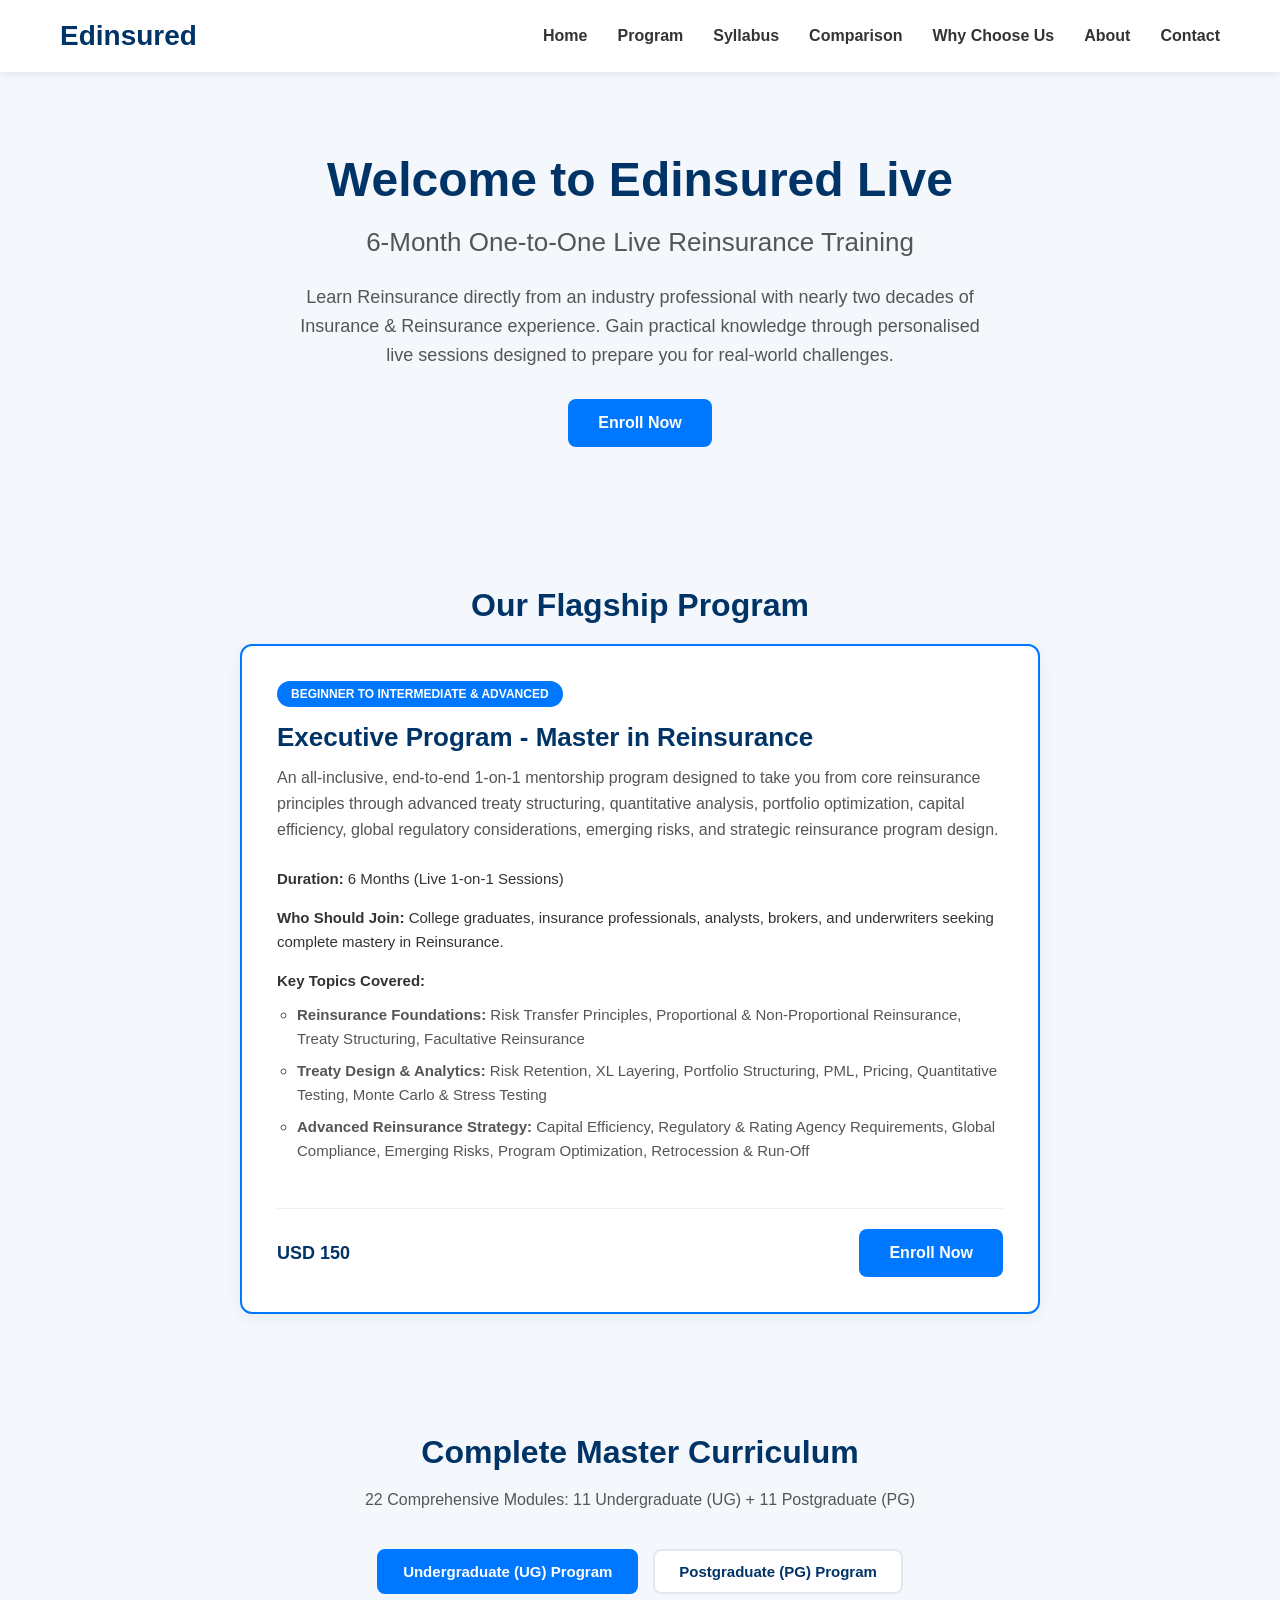
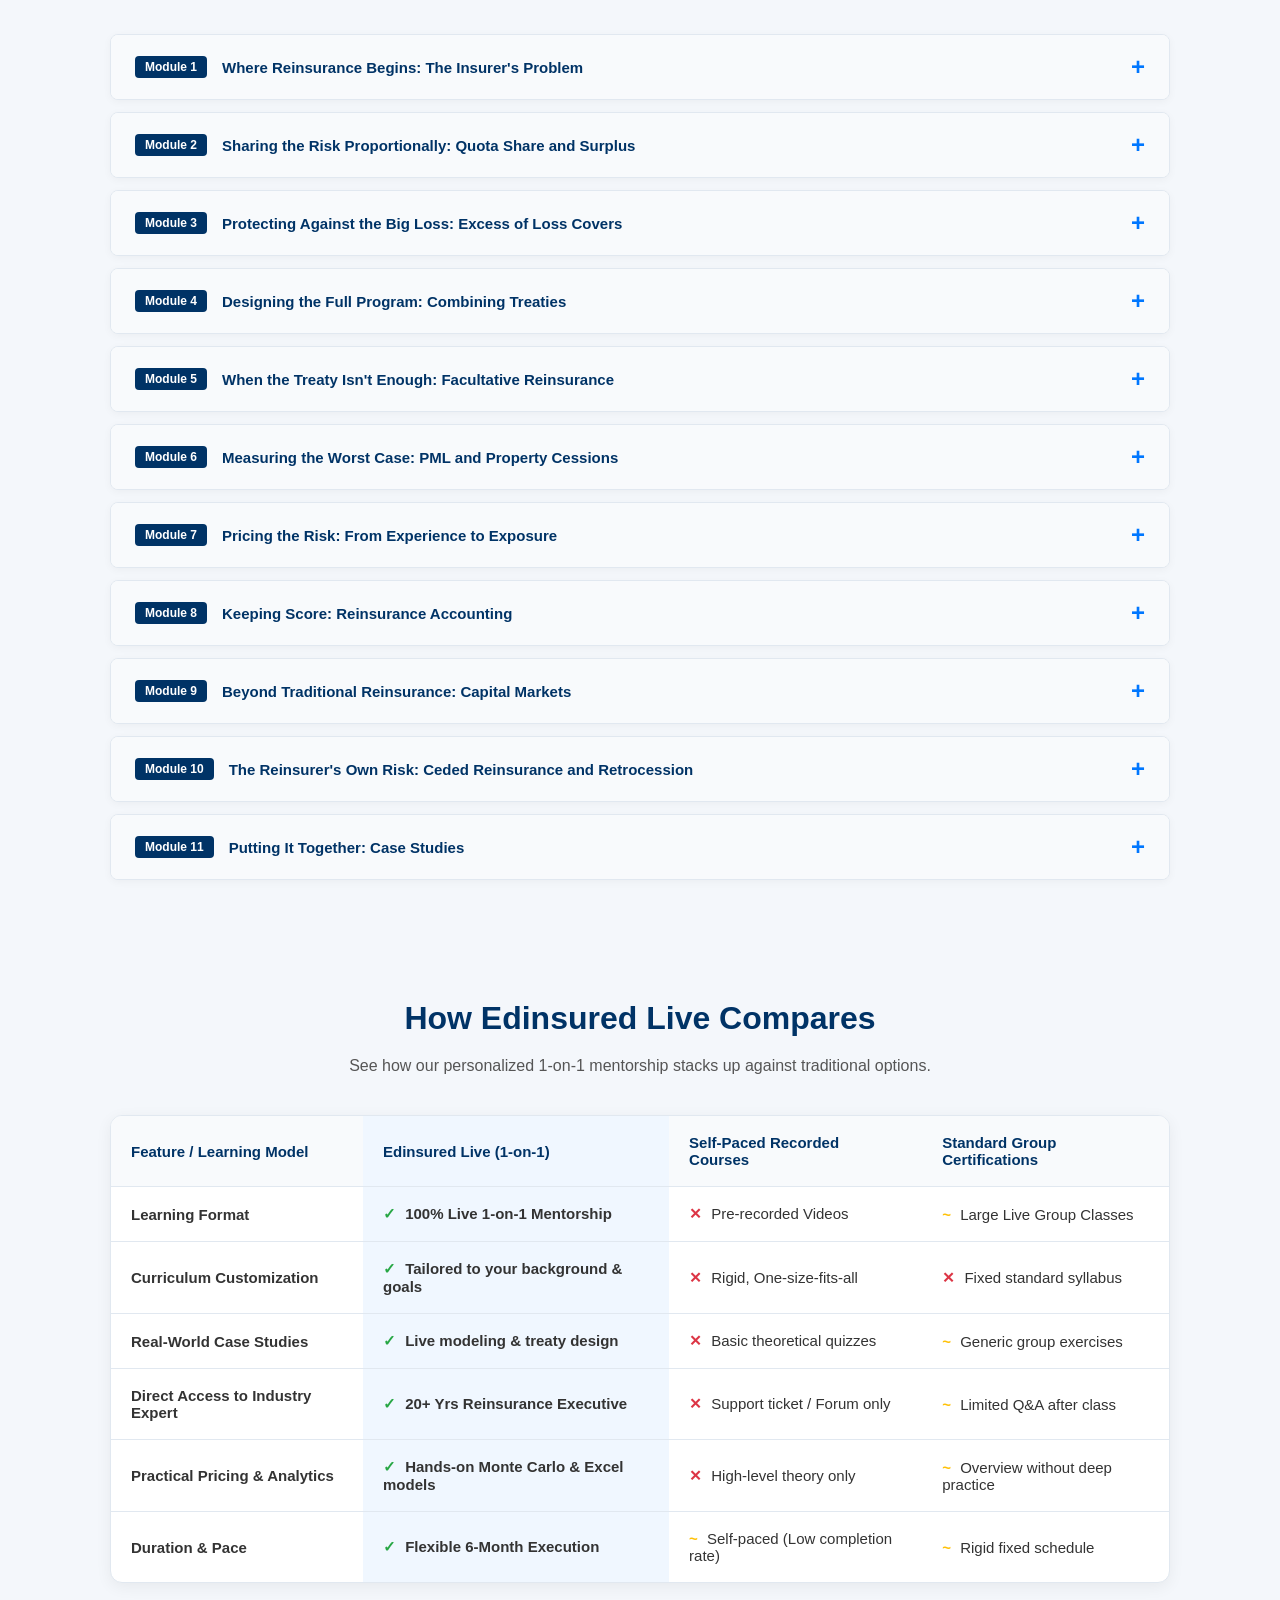
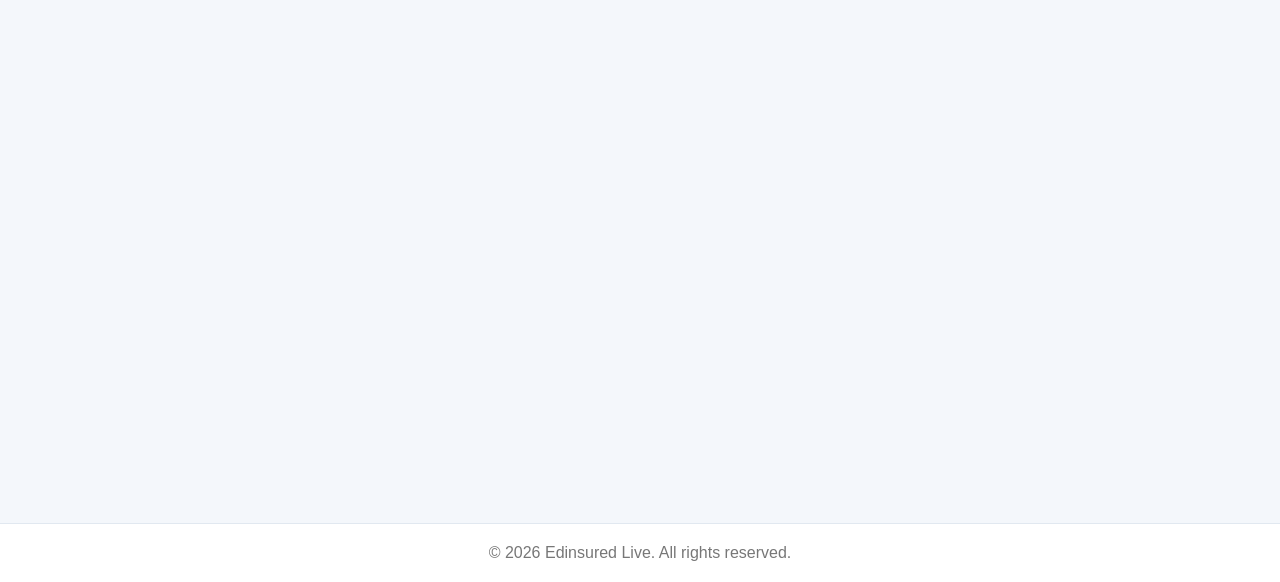
==== index.html @ 1000cf65 "Add accordion interface for 22 modules with UG/PG tabs" ====
<!DOCTYPE html>
<html lang="en">
<head>
    <meta charset="UTF-8">
    <meta name="viewport" content="width=device-width, initial-scale=1.0">
    <title>Edinsured Live Reinsurance Training</title>
    <link rel="stylesheet" href="style.css">
</head>
<body>

    <header>
        <div class="logo">Edinsured</div>
        <nav>
            <a href="#hero">Home</a>
            <a href="#courses">Program</a>
            <a href="#syllabus">Syllabus</a>
            <a href="#syllabus-comparison">Comparison</a>
            <a href="#why-us">Why Choose Us</a>
            <a href="#about">About</a>
            <a href="#contact">Contact</a>
        </nav>
    </header>

    <main>
        <!-- Hero Section -->
        <section id="hero">
            <h1>Welcome to Edinsured Live</h1>
            <h2>6-Month One-to-One Live Reinsurance Training</h2>
            <p>Learn Reinsurance directly from an industry professional with nearly two decades of Insurance & Reinsurance experience. Gain practical knowledge through personalised live sessions designed to prepare you for real-world challenges.</p>
            <a href="#courses" class="btn">Enroll Now</a>
        </section>

        <!-- Executive Program Section -->
        <section id="courses" class="container">
            <h2 class="section-title">Our Flagship Program</h2>
            
            <div class="single-course-container">
                <div class="course-card featured">
                    <span class="badge badge-popular">Beginner to Intermediate & Advanced</span>
                    <h3>Executive Program - Master in Reinsurance</h3>
                    <p class="overview">An all-inclusive, end-to-end 1-on-1 mentorship program designed to take you from core reinsurance principles through advanced treaty structuring, quantitative analysis, portfolio optimization, capital efficiency, global regulatory considerations, emerging risks, and strategic reinsurance program design.</p>
                    
                    <ul class="course-details">
                        <li><strong>Duration:</strong> 6 Months (Live 1-on-1 Sessions)</li>
                        <li><strong>Who Should Join:</strong> College graduates, insurance professionals, analysts, brokers, and underwriters seeking complete mastery in Reinsurance.</li>
                        <li><strong>Key Topics Covered:</strong>
                            <ul>
                                <li><strong>Reinsurance Foundations:</strong> Risk Transfer Principles, Proportional & Non-Proportional Reinsurance, Treaty Structuring, Facultative Reinsurance</li>
                                <li><strong>Treaty Design & Analytics:</strong> Risk Retention, XL Layering, Portfolio Structuring, PML, Pricing, Quantitative Testing, Monte Carlo & Stress Testing</li>
                                <li><strong>Advanced Reinsurance Strategy:</strong> Capital Efficiency, Regulatory & Rating Agency Requirements, Global Compliance, Emerging Risks, Program Optimization, Retrocession & Run-Off</li>
                            </ul>
                        </li>
                    </ul>

                    <div class="card-footer">
                        <div class="price">USD 150</div>
                        <a href="#contact" class="btn">Enroll Now</a>
                    </div>
                </div>
            </div>
        </section>

        <!-- Detailed Full Curriculum Section -->
        <section id="syllabus" class="container">
            <h2 class="section-title">Complete Master Curriculum</h2>
            <p class="section-subtitle">22 Comprehensive Modules: 11 Undergraduate (UG) + 11 Postgraduate (PG)</p>

            <!-- Tabs for UG / PG -->
            <div class="curriculum-tabs">
                <button class="tab-btn active" data-tab="ug">Undergraduate (UG) Program</button>
                <button class="tab-btn" data-tab="pg">Postgraduate (PG) Program</button>
            </div>

            <!-- UG Program Accordion -->
            <div id="ug" class="tab-content active">
                <div class="accordion">
                    <!-- Module 1 UG -->
                    <div class="accordion-item">
                        <button class="accordion-header">
                            <span class="module-number">Module 1</span>
                            <span class="module-title">Where Reinsurance Begins: The Insurer's Problem</span>
                            <span class="accordion-toggle">+</span>
                        </button>
                        <div class="accordion-body">
                            <p><strong>Why does a primary insurer need to share risk before it ever signs a policy?</strong></p>
                            <ul>
                                <li>The Concept and Rationale of Reinsurance</li>
                                <li>How Reinsurance Differs from Insurance</li>
                                <li>Core Risk-Transfer Functions: Capacity, Stability, Catastrophe Protection</li>
                            </ul>
                        </div>
                    </div>

                    <!-- Module 2 UG -->
                    <div class="accordion-item">
                        <button class="accordion-header">
                            <span class="module-number">Module 2</span>
                            <span class="module-title">Sharing the Risk Proportionally: Quota Share and Surplus</span>
                            <span class="accordion-toggle">+</span>
                        </button>
                        <div class="accordion-body">
                            <p><strong>The first decision a cedant makes: how much of each risk to keep, and how much to pass on.</strong></p>
                            <ul>
                                <li>Quota Share Treaties</li>
                                <li>Surplus Treaties</li>
                                <li>Facultative-Obligatory Arrangements</li>
                            </ul>
                        </div>
                    </div>

                    <!-- Module 3 UG -->
                    <div class="accordion-item">
                        <button class="accordion-header">
                            <span class="module-number">Module 3</span>
                            <span class="module-title">Protecting Against the Big Loss: Excess of Loss Covers</span>
                            <span class="accordion-toggle">+</span>
                        </button>
                        <div class="accordion-body">
                            <p><strong>Once proportional sharing isn't enough, how does an insurer cap its exposure to a single event or a bad year?</strong></p>
                            <ul>
                                <li>Per Risk Excess of Loss</li>
                                <li>Per Event Excess of Loss</li>
                                <li>Stop Loss Excess of Loss</li>
                                <li>Aggregate Excess of Loss</li>
                                <li>Attachment Points and Layering</li>
                                <li>Pricing the Layer: Non-Proportional Premiums</li>
                                <li>Adjusting for Inflation: Stability and Indexation Clauses</li>
                            </ul>
                        </div>
                    </div>

                    <!-- Module 4 UG -->
                    <div class="accordion-item">
                        <button class="accordion-header">
                            <span class="module-number">Module 4</span>
                            <span class="module-title">Designing the Full Program: Combining Treaties</span>
                            <span class="accordion-toggle">+</span>
                        </button>
                        <div class="accordion-body">
                            <p><strong>In practice, no insurer relies on one structure. How are proportional and non-proportional covers layered together?</strong></p>
                            <ul>
                                <li>Quota Share Operating after Surplus</li>
                                <li>Per Risk XL after Surplus</li>
                                <li>Per Risk XL combined with Quota Share</li>
                                <li>Per Risk XL combined with Catastrophe XL</li>
                            </ul>
                        </div>
                    </div>

                    <!-- Module 5 UG -->
                    <div class="accordion-item">
                        <button class="accordion-header">
                            <span class="module-number">Module 5</span>
                            <span class="module-title">When the Treaty Isn't Enough: Facultative Reinsurance</span>
                            <span class="accordion-toggle">+</span>
                        </button>
                        <div class="accordion-body">
                            <p><strong>What happens when a single risk falls outside the treaty's automatic terms, and has to be negotiated one-by-one?</strong></p>
                            <ul>
                                <li>Proportional Facultative Placements</li>
                                <li>Non-Proportional Facultative Placements</li>
                                <li>The Mechanics of Placing a Facultative Risk</li>
                            </ul>
                        </div>
                    </div>

                    <!-- Module 6 UG -->
                    <div class="accordion-item">
                        <button class="accordion-header">
                            <span class="module-number">Module 6</span>
                            <span class="module-title">Measuring the Worst Case: PML and Property Cessions</span>
                            <span class="accordion-toggle">+</span>
                        </button>
                        <div class="accordion-body">
                            <p><strong>Before any of this works, someone has to estimate how bad the loss could actually get.</strong></p>
                            <ul>
                                <li>Probable Maximum Loss (PML) and Cession Decisions</li>
                                <li>Premium Allocation under Surplus Treaties</li>
                                <li>What Happens When the PML Estimate Is Wrong</li>
                            </ul>
                        </div>
                    </div>

                    <!-- Module 7 UG -->
                    <div class="accordion-item">
                        <button class="accordion-header">
                            <span class="module-number">Module 7</span>
                            <span class="module-title">Pricing the Risk: From Experience to Exposure</span>
                            <span class="accordion-toggle">+</span>
                        </button>
                        <div class="accordion-body">
                            <p><strong>How does a reinsurer decide what to charge for taking on this risk?</strong></p>
                            <ul>
                                <li>Burning Cost / Experience Rating</li>
                                <li>Exposure Rating</li>
                                <li>Pricing Catastrophe Excess of Loss</li>
                            </ul>
                        </div>
                    </div>

                    <!-- Module 8 UG -->
                    <div class="accordion-item">
                        <button class="accordion-header">
                            <span class="module-number">Module 8</span>
                            <span class="module-title">Keeping Score: Reinsurance Accounting</span>
                            <span class="accordion-toggle">+</span>
                        </button>
                        <div class="accordion-body">
                            <p><strong>Once the treaty is running, how is money tracked, reserved, and settled over time?</strong></p>
                            <ul>
                                <li>Underwriting Year Basis</li>
                                <li>Clean Cut (Accounting Year) Basis</li>
                                <li>Unearned Premium Reserves</li>
                                <li>Reinsurance Commission</li>
                            </ul>
                        </div>
                    </div>

                    <!-- Module 9 UG -->
                    <div class="accordion-item">
                        <button class="accordion-header">
                            <span class="module-number">Module 9</span>
                            <span class="module-title">Beyond Traditional Reinsurance: Capital Markets</span>
                            <span class="accordion-toggle">+</span>
                        </button>
                        <div class="accordion-body">
                            <p><strong>When traditional reinsurance capacity runs out, where else can risk go?</strong></p>
                            <ul>
                                <li>Reinsurance and Capital Markets</li>
                                <li>Alternative Risk Transfer (ART)</li>
                                <li>Capital Markets-Based Risk Transfer Solutions</li>
                            </ul>
                        </div>
                    </div>

                    <!-- Module 10 UG -->
                    <div class="accordion-item">
                        <button class="accordion-header">
                            <span class="module-number">Module 10</span>
                            <span class="module-title">The Reinsurer's Own Risk: Ceded Reinsurance and Retrocession</span>
                            <span class="accordion-toggle">+</span>
                        </button>
                        <div class="accordion-body">
                            <p><strong>The reinsurer who took on the risk now faces the same problem the original insurer had — what do they do with it?</strong></p>
                            <ul>
                                <li>Fundamentals of Ceded Reinsurance</li>
                                <li>Retrocessional and Reciprocity</li>
                                <li>Treaty Wordings in Practice</li>
                                <li>Market Cycles and Their Impact</li>
                                <li>Retention and Capacity Design</li>
                                <li>Fronting and Captive Structures</li>
                                <li>Legacy and Run-Off Management</li>
                                <li>Regulation of (Re)Insurance</li>
                                <li>Evaluating and Optimizing the Program</li>
                            </ul>
                        </div>
                    </div>

                    <!-- Module 11 UG -->
                    <div class="accordion-item">
                        <button class="accordion-header">
                            <span class="module-number">Module 11</span>
                            <span class="module-title">Putting It Together: Case Studies</span>
                            <span class="accordion-toggle">+</span>
                        </button>
                        <div class="accordion-body">
                            <p><strong>Applied learning through real-world examples</strong></p>
                            <ul>
                                <li>Applied case studies drawing on all UG modules</li>
                            </ul>
                        </div>
                    </div>
                </div>
            </div>

            <!-- PG Program Accordion -->
            <div id="pg" class="tab-content">
                <div class="accordion">
                    <!-- Module 1 PG -->
                    <div class="accordion-item">
                        <button class="accordion-header">
                            <span class="module-number">Module 1</span>
                            <span class="module-title">Where Structuring Begins: Deciding What to Keep</span>
                            <span class="accordion-toggle">+</span>
                        </button>
                        <div class="accordion-body">
                            <p><strong>Before any treaty is drafted, the cedant has to answer one question: how much risk do we hold, and how much do we pass on?</strong></p>
                            <ul>
                                <li>Structuring Risk Tiers: How Much Should You Keep?</li>
                                <li>The Three Pillars of Treaty Design: Proportional, Surplus, and Non-Proportional Covers</li>
                                <li>Why Structuring Is a Discipline Apart from Pricing and Risk Selection</li>
                                <li>Traps That Undermine Sound Treaty Design and How to Sidestep Them</li>
                                <li>Pulling It Together: The Core Principles Every Structurer Must Own</li>
                            </ul>
                        </div>
                    </div>

                    <!-- Module 2 PG -->
                    <div class="accordion-item">
                        <button class="accordion-header">
                            <span class="module-number">Module 2</span>
                            <span class="module-title">Extending the Design Across Time: Multi-Year and Aggregate Structures</span>
                            <span class="accordion-toggle">+</span>
                        </button>
                        <div class="accordion-body">
                            <p><strong>Once the basic shape is set, how does the structure hold up across multiple years and multiple lines — not just one renewal?</strong></p>
                            <ul>
                                <li>Time Horizon Decisions: The Case For and Against Multi-Year Commitments</li>
                                <li>Deploying Aggregate and Stop-Loss Covers as Precision Risk Tools</li>
                                <li>Weaving Together Extended-Term, Cross-Line, and Aggregate Architectures</li>
                                <li>Corridor Mechanics, Drop-Down Logic, and Layered Aggregate Construction</li>
                                <li>Ratchet Clauses in Action: Engineering Upward and Downward Adjustments</li>
                                <li>Deductible Structures Embedded Within Programs: Corridors, Aggregates, and Franchises</li>
                                <li>Designing Programs That Aggregate Risk Intelligently Across Multiple Classes</li>
                                <li>The Words That Bind: Critical Drafting Nuances in Extended-Term Contracts</li>
                            </ul>
                        </div>
                    </div>

                    <!-- Module 3 PG -->
                    <div class="accordion-item">
                        <button class="accordion-header">
                            <span class="module-number">Module 3</span>
                            <span class="module-title">Proving the Design Works: Quantitative Testing</span>
                            <span class="accordion-toggle">+</span>
                        </button>
                        <div class="accordion-body">
                            <p><strong>A structure isn't real until it's been tested against numbers. How do you model it, stress it, and prove its worth before it goes live?</strong></p>
                            <ul>
                                <li>The Analytical Engine Beneath Every Well-Designed Treaty</li>
                                <li>How to Model Retention Choices and Measure Capital Productivity</li>
                                <li>Testing Layer Performance Through Probabilistic Simulation</li>
                                <li>Beyond Loss Ratios: LCR, Expected Loss, and Treaty Return Metrics</li>
                                <li>From Blank Sheet to Working Model: Building a Treaty Tool in Excel</li>
                                <li>Stress-Testing Volatility Using VBA Automation and Monte Carlo Methods</li>
                                <li>Using What-If Scenario Frameworks to Calibrate Layer Trigger Points</li>
                                <li>Quantifying Accumulation and Clash Exposure Embedded in Program Layers</li>
                                <li>Designing Quantitative Frameworks for Hard-to-Model and Emerging Exposures</li>
                                <li>Judging a Program's True Worth: A Dual Lens of Numbers and Judgment</li>
                            </ul>
                        </div>
                    </div>

                    <!-- Module 4 PG -->
                    <div class="accordion-item">
                        <button class="accordion-header">
                            <span class="module-number">Module 4</span>
                            <span class="module-title">Scaling the Design Across a Whole Portfolio</span>
                            <span class="accordion-toggle">+</span>
                        </button>
                        <div class="accordion-body">
                            <p><strong>A single treaty rarely stands alone. How does the structure change once it has to serve an entire multi-line book?</strong></p>
                            <ul>
                                <li>Portfolio Anatomy: How Your Book Composition Shapes Structural Decisions</li>
                                <li>Clash Cover Architecture for Correlated Multi-Line Exposures</li>
                                <li>Choosing Between Breadth and Depth: Horizontal vs. Vertical Program Structures</li>
                                <li>Built-In Flexibility: Adjustable Terms, Swing Premiums, and Restatement Provisions</li>
                                <li>The Logic Behind Cross-Line Extended-Term Structures and Their Trade-Offs</li>
                                <li>Inside the Mechanics: How Corridors, Drop-Downs, and Aggregates Actually Work</li>
                                <li>Reload Features and Reinstatement Provisions: Keeping the Program Alive After Loss</li>
                            </ul>
                        </div>
                    </div>

                    <!-- Module 5 PG -->
                    <div class="accordion-item">
                        <button class="accordion-header">
                            <span class="module-number">Module 5</span>
                            <span class="module-title">Filling the Gaps: Where Facultative Reinsurance Enters</span>
                            <span class="accordion-toggle">+</span>
                        </button>
                        <div class="accordion-body">
                            <p><strong>Even a well-built treaty has gaps. When and how does facultative reinsurance step in to cover what the treaty doesn't?</strong></p>
                            <ul>
                                <li>Knowing When Facultative Solutions Belong Inside a Treaty Framework</li>
                                <li>Constructing Facultative Excess Layers That Sit Above Treaty Protection</li>
                                <li>Keeping Claims Handling Seamless Across Facultative and Treaty Recoveries</li>
                                <li>Using Facultative Covers Surgically at the Layer Level</li>
                                <li>Reconciling Both Recovery Streams on the Balance Sheet</li>
                                <li>Communication Standards and Documentation Discipline Between Program Layers</li>
                            </ul>
                        </div>
                    </div>

                    <!-- Module 6 PG -->
                    <div class="accordion-item">
                        <button class="accordion-header">
                            <span class="module-number">Module 6</span>
                            <span class="module-title">Surviving Outside Pressure: Regulators and Rating Agencies</span>
                            <span class="accordion-toggle">+</span>
                        </button>
                        <div class="accordion-body">
                            <p><strong>Once the structure works on paper, it still has to survive contact with regulators and rating agencies. What do they actually demand, and what happens when a structure gets it wrong?</strong></p>
                            <ul>
                                <li>Capital Regime Essentials: What Every Structurer Must Understand</li>
                                <li>Building Programs That Earn Capital Credit and Rating Confidence</li>
                                <li>Jurisdiction, Enforceability, and the Legal Risks Hidden in Treaty Wording</li>
                                <li>The Financial Logic of Commutation and What It Costs to Get Wrong</li>
                                <li>Drafting Reinstatement and Exhaustion Language That Holds Up Under Loss</li>
                                <li>Clash Cover Provisions and Aggregation Controls That Protect Program Intent</li>
                                <li>Indexed and Parametric Structures: Design Discipline for Non-Traditional Triggers</li>
                                <li>When Treaties Behave Like Derivatives: Accounting and Disclosure Implications</li>
                                <li>Currency Exposure and the Structural Complexities of International Programs</li>
                                <li>One Global Treaty or Many Local Ones? The Case for Each Approach</li>
                                <li>Navigating State Pools, FAIR Plans, and Residual Market Mechanisms</li>
                                <li>Reading the Cycle: Adapting Program Architecture to Market Conditions</li>
                                <li>Translating Capital Efficiency Goals into Concrete Structural Decisions</li>
                                <li>Where Reinsurance Structuring Sits Within an Enterprise Risk Framework</li>
                                <li>Choosing the Right Scope: When a Single Line Deserves Its Own Treaty</li>
                                <li>Designing Reinsurance for Products That Don't Yet Have a Loss History</li>
                                <li>Structural Continuity Through Acquisitions, Book Transfers, and Run-Off</li>
                                <li>Operating Across Multiple Supervisory Regimes: RBC, Solvency II, APRA, and ICS</li>
                                <li>Enabling Fronting Arrangements and Captive Vehicles Through Treaty Design</li>
                                <li>Satisfying Risk Transfer Requirements Under IFRS 17 and U.S. GAAP</li>
                                <li>Extracting Maximum Capital Recognition Within Regulatory Boundaries</li>
                                <li>What Rating Agencies Actually Look For and How to Structure Accordingly</li>
                                <li>Why Capital Relief Calculations So Often Go Wrong</li>
                                <li>Making Capital Modeling an Active Part of the Structuring Process</li>
                            </ul>
                        </div>
                    </div>

                    <!-- Module 7 PG -->
                    <div class="accordion-item">
                        <button class="accordion-header">
                            <span class="module-number">Module 7</span>
                            <span class="module-title">Turning Compliance into an Advantage: Capital Efficiency</span>
                            <span class="accordion-toggle">+</span>
                        </button>
                        <div class="accordion-body">
                            <p><strong>Surviving regulation is the floor. How does a structurer actually use capital rules and rating methodology to make the program more efficient, not just compliant?</strong></p>
                            <ul>
                                <li>Mapping the Regulatory Capital Terrain for Reinsurance Practitioners</li>
                                <li>Unlocking Capital Credit: The Mechanics Behind Reinsurance Recognition</li>
                                <li>What the Major Rating Agencies Reward and What They Penalise</li>
                                <li>Turning Treaty Choices into Measurable Capital Efficiency Gains</li>
                                <li>Working Intelligently Within Regulatory Boundaries to Optimise Outcomes</li>
                                <li>Using Treaty Combinations to Drive Portfolio-Level Optimization</li>
                                <li>The Dual Efficiency Test: Does the Structure Pay in Cost and Capital Terms?</li>
                                <li>Embedding ESG Commitments and Reputational Considerations into Structural Choices</li>
                            </ul>
                        </div>
                    </div>

                    <!-- Module 8 PG -->
                    <div class="accordion-item">
                        <button class="accordion-header">
                            <span class="module-number">Module 8</span>
                            <span class="module-title">Crossing Borders: Designing for Global Compliance</span>
                            <span class="accordion-toggle">+</span>
                        </button>
                        <div class="accordion-body">
                            <p><strong>What changes when the same program has to satisfy regulators in more than one country at once?</strong></p>
                            <ul>
                                <li>The Solvency and Capital Frameworks That Structurers Cannot Afford to Ignore</li>
                                <li>Engineering Structures That Serve Both Risk Transfer and Compliance Goals</li>
                                <li>Cross-Border Treaty Design: Constraints to Avoid and Opportunities to Exploit</li>
                                <li>Designing Around Regulatory Capital Floors Without Compromising Protection</li>
                                <li>What Regulators Expect to See: Reporting, Disclosure, and Documentation</li>
                                <li>Building for Multi-Jurisdictional Harmony in International Programs</li>
                                <li>The Regulatory Road Ahead: Emerging Rules That Will Reshape Treaty Design</li>
                            </ul>
                        </div>
                    </div>

                    <!-- Module 9 PG -->
                    <div class="accordion-item">
                        <button class="accordion-header">
                            <span class="module-number">Module 9</span>
                            <span class="module-title">Designing for Risks That Don't Exist Yet</span>
                            <span class="accordion-toggle">+</span>
                        </button>
                        <div class="accordion-body">
                            <p><strong>The risks a program faced ten years ago aren't the risks it faces now. How does the structure adapt to cyber, climate, AI, and other risks with no track record?</strong></p>
                            <ul>
                                <li>Structuring for Cyber: Managing Digital Accumulation Through Treaty Design</li>
                                <li>Parametric Solutions for a Climate-Stressed World</li>
                                <li>Reinsuring the Invisible: Intangibles, IP, and Knowledge-Based Assets</li>
                                <li>Sovereign and Political Risk: Designing Across Borders and Unstable Environments</li>
                                <li>Taming Cyber Aggregation Through Purpose-Built Layer Architecture</li>
                                <li>Designing for Systemic Health Events When Loss Models Don't Exist</li>
                                <li>Green Energy and Climate Transition: A New Frontier for Treaty Structures</li>
                                <li>Liability Accumulation and the Social Inflation Challenge for Treaty Designers</li>
                                <li>Structuring for AI, Technology Platforms, and the IP Economy</li>
                                <li>Agricultural Risk and Climate Volatility: Matching Structure to Exposure Pattern</li>
                                <li>Systemic Economic and Financial Shocks: The Limits and Possibilities of Treaty Cover</li>
                                <li>Mass Casualty and Long-Tail Events: Structural Responses to Extreme Scenarios</li>
                                <li>Keeping Multi-Line Programs Coherent When Treaty Layers Multiply</li>
                                <li>Mapping Silent Accumulations Before They Become Structural Surprises</li>
                                <li>Inflation Adjustment, Currency Drift, and Financial Risk Provisions in Program Design</li>
                                <li>Defining the Event: How Aggregation Clause Wording Controls Everything</li>
                                <li>Reinstatement Clauses as Strategic Instruments, Not Just Boilerplate</li>
                                <li>Buffer Layers and Drop-Down Mechanics: Closing the Gaps in Program Design</li>
                                <li>Preventing Stacking and Managing Vertical Exhaustion Logic</li>
                                <li>The Broker as Architect: Strategic Influence in Complex Program Construction</li>
                            </ul>
                        </div>
                    </div>

                    <!-- Module 10 PG -->
                    <div class="accordion-item">
                        <button class="accordion-header">
                            <span class="module-number">Module 10</span>
                            <span class="module-title">Stepping Back: Treating the Whole Program as a Capital Tool</span>
                            <span class="accordion-toggle">+</span>
                        </button>
                        <div class="accordion-body">
                            <p><strong>Zooming out from individual layers — how does the entire program get judged and improved as one capital-management instrument?</strong></p>
                            <ul>
                                <li>Defining What Optimisation Actually Means When Structuring a Reinsurance Program</li>
                                <li>The Treaty as a Capital Instrument: Moving Beyond Pure Risk Transfer</li>
                                <li>Engineering Combined Ratio Improvement Through Structural Choices</li>
                                <li>Pressure-Testing Programs Across Stress Scenarios Before Renewal</li>
                                <li>Timing the Market: Aligning Treaty Renewal Decisions with Cycle Dynamics</li>
                                <li>Embedding Treaty Design Logic into the Broader Enterprise Risk Architecture</li>
                            </ul>
                        </div>
                    </div>

                    <!-- Module 11 PG -->
                    <div class="accordion-item">
                        <button class="accordion-header">
                            <span class="module-number">Module 11</span>
                            <span class="module-title">Building for What Comes Next</span>
                            <span class="accordion-toggle">+</span>
                        </button>
                        <div class="accordion-body">
                            <p><strong>The final question: will this structure still hold up under tomorrow's rules, tomorrow's shocks, and tomorrow's market?</strong></p>
                            <ul>
                                <li>The Macro Forces That Will Reshape How Treaties Are Built</li>
                                <li>Designing Programs That Remain Efficient Under Next-Generation Solvency Rules</li>
                                <li>Structural Resilience: Building Programs That Survive Tail Events and Regulatory Scrutiny</li>
                                <li>Protecting Structural Value Through Commutation Negotiations and Run-Off</li>
                                <li>Adaptive Architecture: Embedding Flexibility Without Losing Governance</li>
                                <li>The Structurer's Compass: A Unifying Framework for Excellence in Treaty Design</li>
                            </ul>
                        </div>
                    </div>
                </div>
            </div>
        </section>

        <!-- Syllabus Comparison Section -->
        <section id="syllabus-comparison" class="container">
            <h2 class="section-title">How Edinsured Live Compares</h2>
            <p class="section-subtitle">See how our personalized 1-on-1 mentorship stacks up against traditional options.</p>

            <div class="comparison-table-wrapper">
                <table class="comparison-table">
                    <thead>
                        <tr>
                            <th>Feature / Learning Model</th>
                            <th class="highlight-col">Edinsured Live (1-on-1)</th>
                            <th>Self-Paced Recorded Courses</th>
                            <th>Standard Group Certifications</th>
                        </tr>
                    </thead>
                    <tbody>
                        <tr>
                            <td><strong>Learning Format</strong></td>
                            <td class="highlight-col"><span class="check">✓</span> 100% Live 1-on-1 Mentorship</td>
                            <td><span class="cross">✕</span> Pre-recorded Videos</td>
                            <td><span class="neutral">~</span> Large Live Group Classes</td>
                        </tr>
                        <tr>
                            <td><strong>Curriculum Customization</strong></td>
                            <td class="highlight-col"><span class="check">✓</span> Tailored to your background & goals</td>
                            <td><span class="cross">✕</span> Rigid, One-size-fits-all</td>
                            <td><span class="cross">✕</span> Fixed standard syllabus</td>
                        </tr>
                        <tr>
                            <td><strong>Real-World Case Studies</strong></td>
                            <td class="highlight-col"><span class="check">✓</span> Live modeling & treaty design</td>
                            <td><span class="cross">✕</span> Basic theoretical quizzes</td>
                            <td><span class="neutral">~</span> Generic group exercises</td>
                        </tr>
                        <tr>
                            <td><strong>Direct Access to Industry Expert</strong></td>
                            <td class="highlight-col"><span class="check">✓</span> 20+ Yrs Reinsurance Executive</td>
                            <td><span class="cross">✕</span> Support ticket / Forum only</td>
                            <td><span class="neutral">~</span> Limited Q&A after class</td>
                        </tr>
                        <tr>
                            <td><strong>Practical Pricing & Analytics</strong></td>
                            <td class="highlight-col"><span class="check">✓</span> Hands-on Monte Carlo & Excel models</td>
                            <td><span class="cross">✕</span> High-level theory only</td>
                            <td><span class="neutral">~</span> Overview without deep practice</td>
                        </tr>
                        <tr>
                            <td><strong>Duration & Pace</strong></td>
                            <td class="highlight-col"><span class="check">✓</span> Flexible 6-Month Execution</td>
                            <td><span class="neutral">~</span> Self-paced (Low completion rate)</td>
                            <td><span class="neutral">~</span> Rigid fixed schedule</td>
                        </tr>
                    </tbody>
                </table>
            </div>
        </section>

        <section id="why-us" class="container"></section>
        <section id="testimonials" class="container"></section>
        <section id="about" class="container"></section>
        <section id="contact" class="container"></section>
    </main>

    <footer>
        <p>&copy; 2026 Edinsured Live. All rights reserved.</p>
    </footer>

    <script src="script.js"></script>
</body>
</html>
---- style.css ----
* {
    box-sizing: border-box;
    margin: 0;
    padding: 0;
}

body {
    background-color: #f4f7fb;
    font-family: Arial, Helvetica, sans-serif;
    color: #333333;
}

header {
    display: flex;
    justify-content: space-between;
    align-items: center;
    padding: 20px 60px;
    background-color: #ffffff;
    box-shadow: 0 2px 8px rgba(0,0,0,0.08);
    position: sticky;
    top: 0;
    z-index: 100;
}

.logo {
    font-size: 28px;
    font-weight: bold;
    color: #003366;
}

nav {
    display: flex;
    gap: 30px;
}

nav a {
    text-decoration: none;
    color: #333333;
    font-weight: 600;
}

nav a:hover {
    color: #0077ff;
}

#hero {
    text-align: center;
    padding: 80px 20px;
}

#hero h1 {
    font-size: 48px;
    color: #003366;
    margin-bottom: 20px;
}

#hero h2 {
    font-size: 26px;
    color: #555555;
    font-weight: normal;
    margin-bottom: 25px;
}

#hero p {
    font-size: 18px;
    line-height: 1.6;
    max-width: 700px;
    margin: 0 auto 30px;
    color: #555555;
}

.btn {
    display: inline-block;
    background-color: #0077ff;
    color: #ffffff;
    padding: 15px 30px;
    text-decoration: none;
    border-radius: 8px;
    font-weight: bold;
    transition: background-color 0.2s ease;
    cursor: pointer;
    border: none;
}

.btn:hover {
    background-color: #0056b3;
}

.container {
    max-width: 1100px;
    margin: 0 auto;
    padding: 60px 20px;
}

.section-title {
    text-align: center;
    font-size: 32px;
    color: #003366;
    margin-bottom: 20px;
}

.section-subtitle {
    text-align: center;
    font-size: 16px;
    color: #555555;
    margin-bottom: 40px;
}

.single-course-container {
    max-width: 800px;
    margin: 0 auto;
}

.course-card {
    background-color: #ffffff;
    border: 1px solid #e1e8f0;
    border-radius: 12px;
    padding: 35px;
    display: flex;
    flex-direction: column;
    box-shadow: 0 4px 16px rgba(0,0,0,0.06);
}

.course-card.featured {
    border: 2px solid #0077ff;
}

.badge-popular {
    background-color: #0077ff;
    color: #ffffff;
    font-size: 12px;
    font-weight: bold;
    padding: 6px 14px;
    border-radius: 20px;
    margin-bottom: 15px;
    display: inline-block;
    align-self: flex-start;
    text-transform: uppercase;
}

.course-card h3 {
    font-size: 26px;
    color: #003366;
    margin-bottom: 12px;
}

.overview {
    color: #555555;
    font-size: 16px;
    line-height: 1.6;
    margin-bottom: 25px;
}

.course-details {
    list-style: none;
    margin-bottom: 30px;
}

.course-details > li {
    font-size: 15px;
    line-height: 1.6;
    margin-bottom: 15px;
}

.course-details ul {
    margin-top: 10px;
    padding-left: 20px;
}

.course-details ul li {
    margin-bottom: 8px;
    color: #555555;
}

.card-footer {
    display: flex;
    justify-content: space-between;
    align-items: center;
    margin-top: auto;
    padding-top: 20px;
    border-top: 1px solid #f0f0f0;
}

.price {
    font-size: 18px;
    font-weight: bold;
    color: #003366;
}

/* ==========================================
   Curriculum Tabs Styling
========================================== */
.curriculum-tabs {
    display: flex;
    justify-content: center;
    gap: 15px;
    margin-bottom: 40px;
    flex-wrap: wrap;
}

.tab-btn {
    padding: 12px 24px;
    border: 2px solid #e1e8f0;
    background-color: #ffffff;
    color: #003366;
    font-weight: bold;
    border-radius: 8px;
    cursor: pointer;
    transition: all 0.3s ease;
    font-size: 15px;
}

.tab-btn:hover {
    border-color: #0077ff;
    color: #0077ff;
}

.tab-btn.active {
    background-color: #0077ff;
    color: #ffffff;
    border-color: #0077ff;
}

.tab-content {
    display: none;
}

.tab-content.active {
    display: block;
}

/* ==========================================
   Accordion Styling
========================================== */
.accordion {
    display: flex;
    flex-direction: column;
    gap: 12px;
}

.accordion-item {
    background-color: #ffffff;
    border: 1px solid #e1e8f0;
    border-radius: 8px;
    overflow: hidden;
    box-shadow: 0 2px 8px rgba(0,0,0,0.04);
    transition: box-shadow 0.2s ease;
}

.accordion-item:hover {
    box-shadow: 0 4px 12px rgba(0,0,0,0.08);
}

.accordion-header {
    display: flex;
    align-items: center;
    justify-content: space-between;
    width: 100%;
    padding: 18px 24px;
    background-color: #f8fafc;
    border: none;
    cursor: pointer;
    font-size: 15px;
    font-weight: 600;
    color: #003366;
    transition: background-color 0.2s ease;
}

.accordion-header:hover {
    background-color: #f0f7ff;
}

.accordion-item.open .accordion-header {
    background-color: #e8f2ff;
}

.module-number {
    display: inline-block;
    background-color: #003366;
    color: #ffffff;
    padding: 4px 10px;
    border-radius: 4px;
    font-size: 12px;
    font-weight: bold;
    margin-right: 15px;
    flex-shrink: 0;
}

.module-title {
    flex: 1;
    text-align: left;
}

.accordion-toggle {
    font-size: 24px;
    color: #0077ff;
    margin-left: 15px;
    flex-shrink: 0;
    transition: transform 0.3s ease;
}

.accordion-item.open .accordion-toggle {
    transform: rotate(45deg);
}

.accordion-body {
    max-height: 0;
    overflow: hidden;
    transition: max-height 0.3s ease, padding 0.3s ease;
    padding: 0 24px;
}

.accordion-item.open .accordion-body {
    max-height: 1000px;
    padding: 0 24px 20px 24px;
}

.accordion-body p {
    margin-bottom: 12px;
    color: #555555;
    line-height: 1.5;
}

.accordion-body ul {
    margin-left: 20px;
    padding: 0;
    list-style-type: disc;
}

.accordion-body ul li {
    color: #555555;
    margin-bottom: 8px;
    line-height: 1.5;
}

/* ==========================================
   Syllabus Comparison Section Styling
========================================== */
.comparison-table-wrapper {
    overflow-x: auto;
    background-color: #ffffff;
    border-radius: 12px;
    box-shadow: 0 4px 16px rgba(0,0,0,0.06);
    border: 1px solid #e1e8f0;
}

.comparison-table {
    width: 100%;
    border-collapse: collapse;
    text-align: left;
}

.comparison-table th, 
.comparison-table td {
    padding: 18px 20px;
    border-bottom: 1px solid #e1e8f0;
    font-size: 15px;
}

.comparison-table th {
    background-color: #f8fafc;
    color: #003366;
    font-weight: bold;
}

.comparison-table th.highlight-col,
.comparison-table td.highlight-col {
    background-color: #f0f7ff;
    font-weight: 600;
}

.comparison-table tr:last-child td {
    border-bottom: none;
}

.check {
    color: #28a745;
    font-weight: bold;
    margin-right: 5px;
}

.cross {
    color: #dc3545;
    font-weight: bold;
    margin-right: 5px;
}

.neutral {
    color: #ffc107;
    font-weight: bold;
    margin-right: 5px;
}

footer {
    text-align: center;
    padding: 20px;
    background: #ffffff;
    color: #777;
    border-top: 1px solid #e1e8f0;
}

/* Responsive Styles */
@media (max-width: 768px) {
    header {
        flex-direction: column;
        gap: 15px;
        padding: 15px;
    }

    nav {
        gap: 15px;
        font-size: 14px;
        flex-wrap: wrap;
        justify-content: center;
    }

    #hero h1 {
        font-size: 32px;
    }

    .comparison-table th, 
    .comparison-table td {
        padding: 12px 14px;
        font-size: 13px;
    }

    .accordion-header {
        flex-wrap: wrap;
        gap: 10px;
    }

    .module-number {
        margin-right: 10px;
    }

    .curriculum-tabs {
        flex-direction: column;
        gap: 10px;
    }

    .tab-btn {
        width: 100%;
    }
}
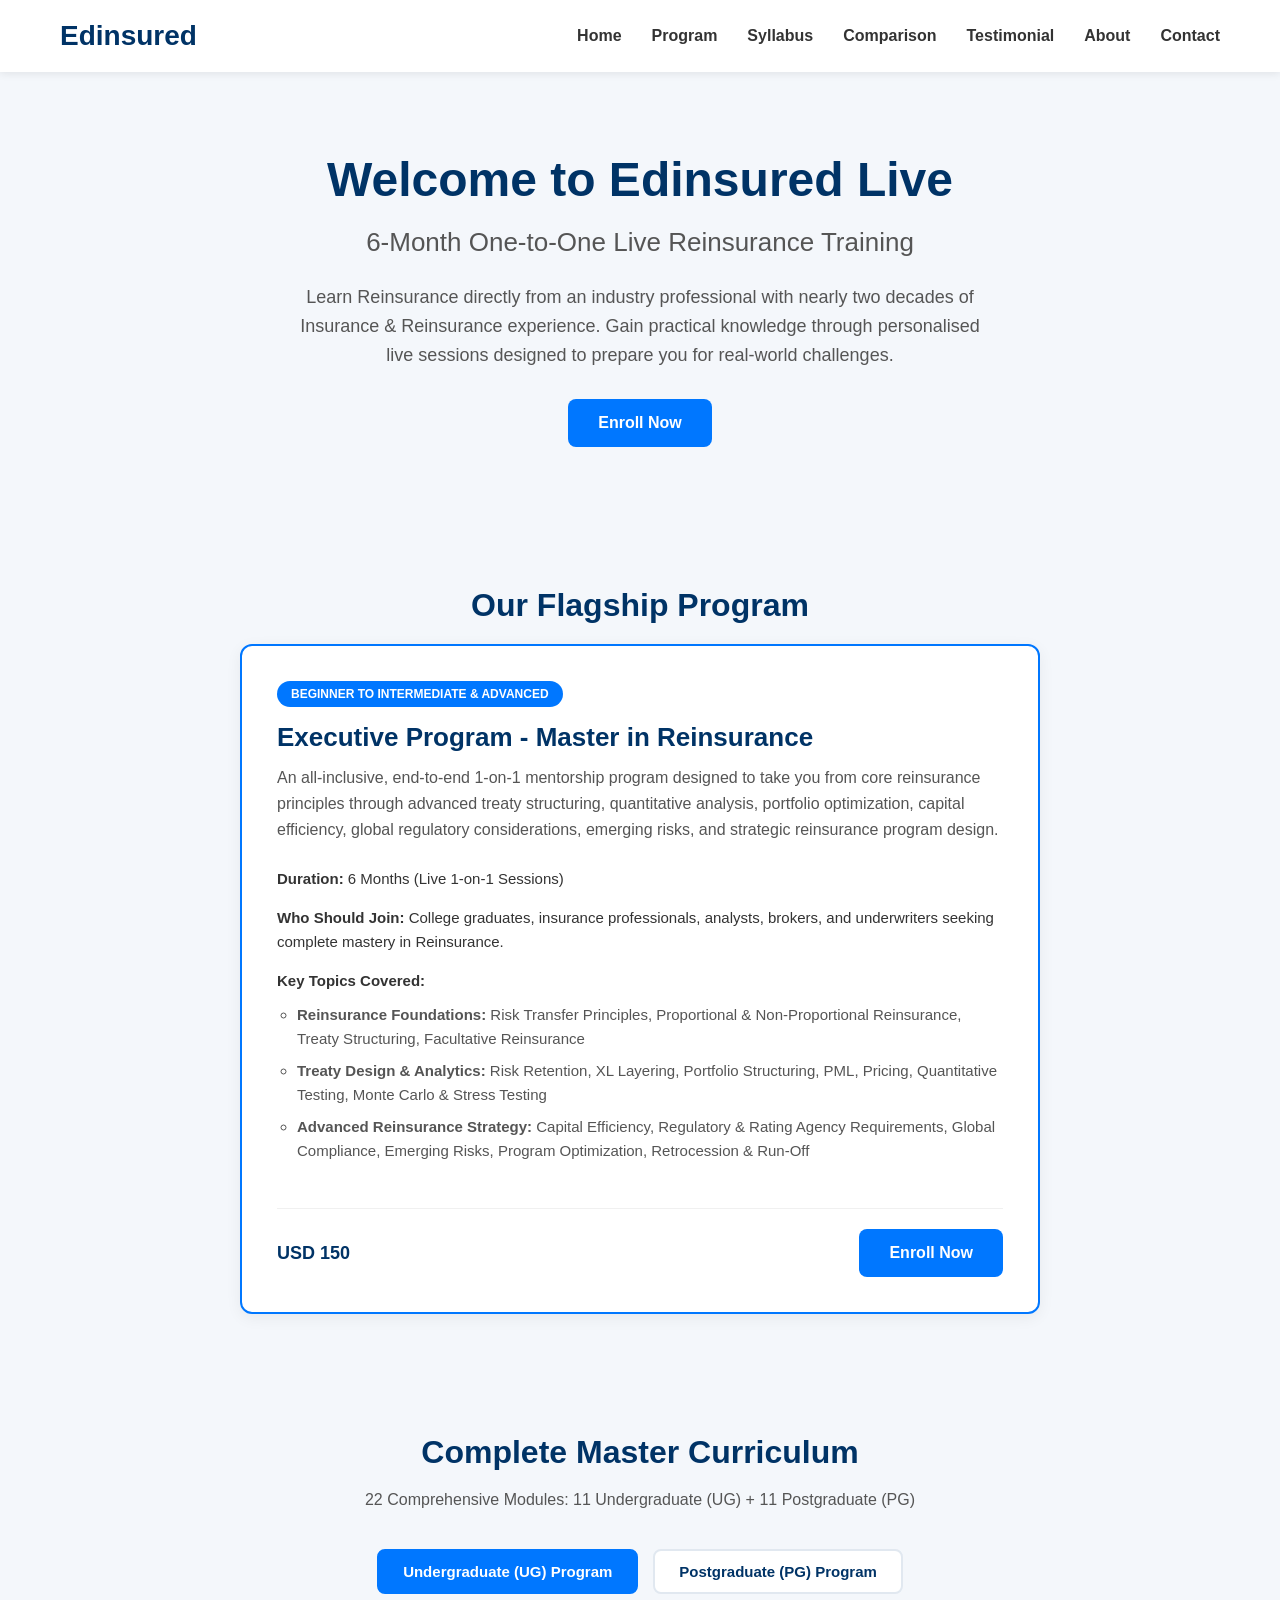
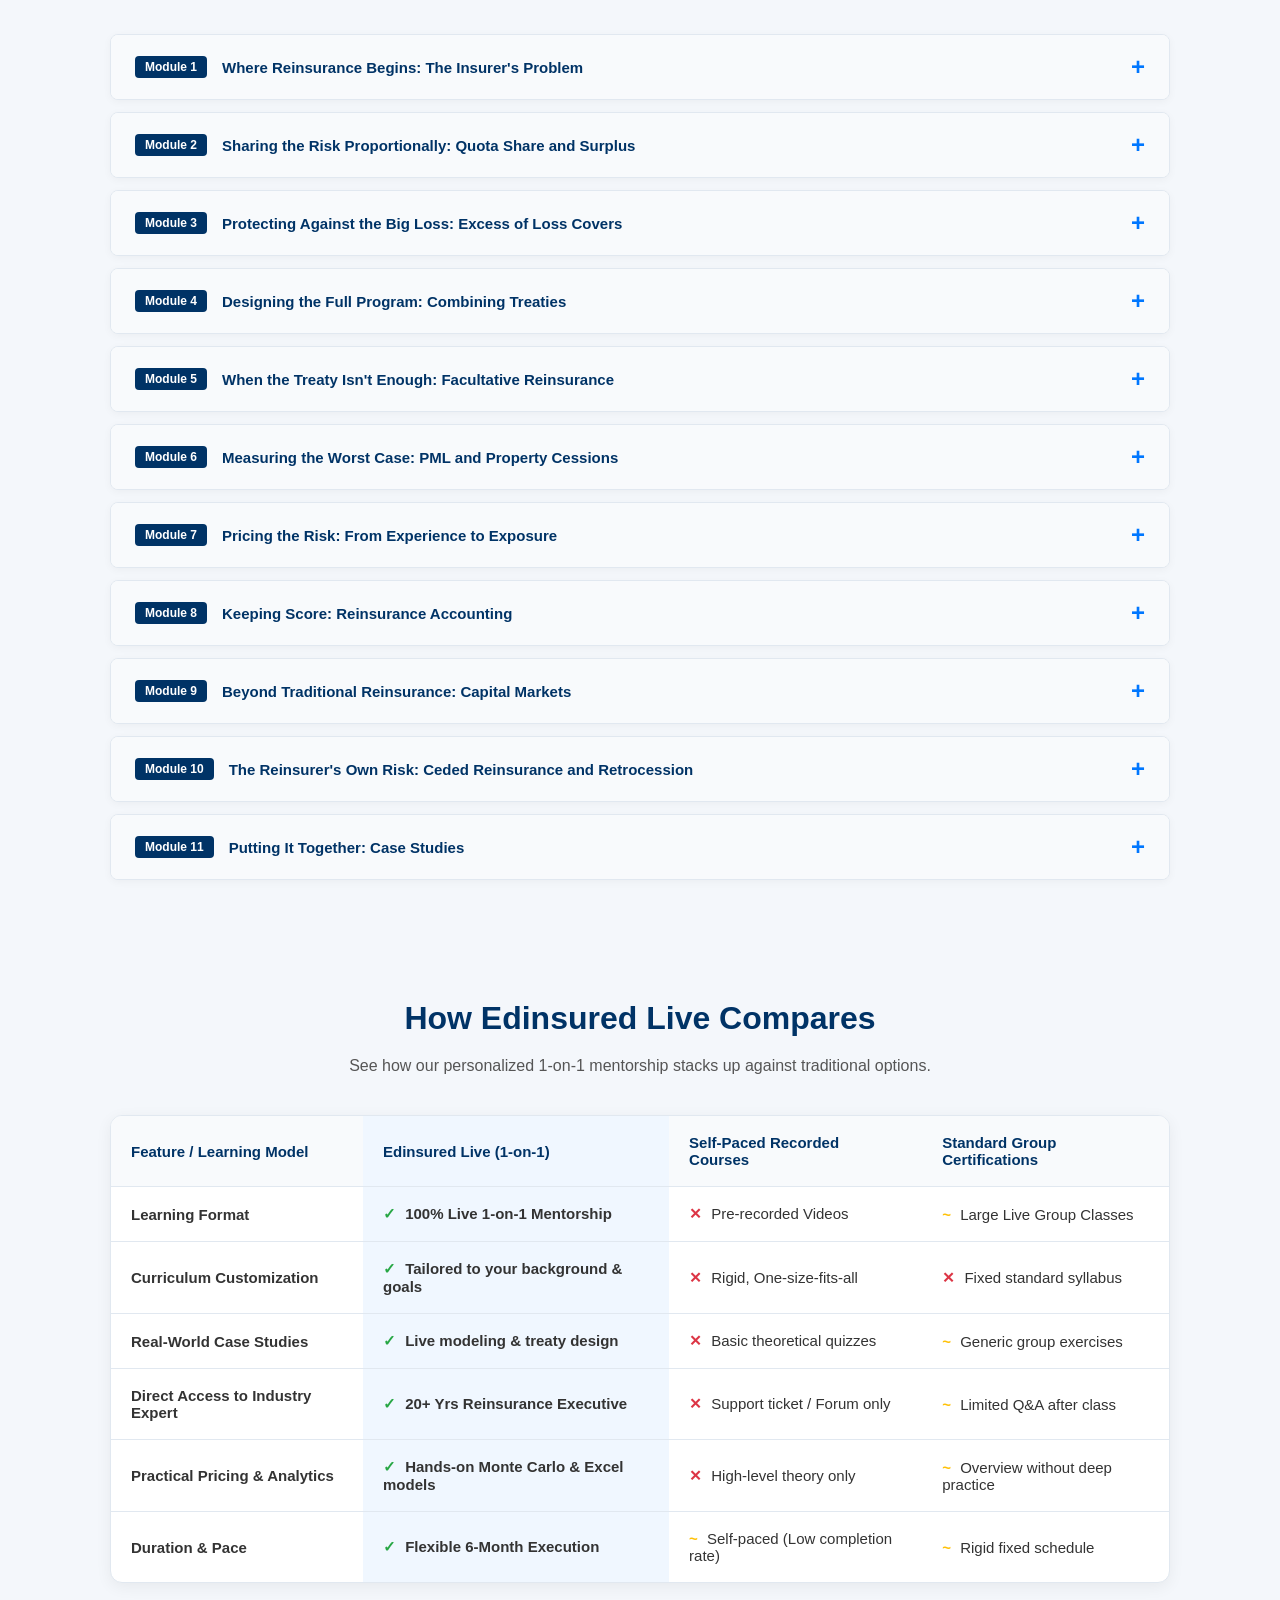
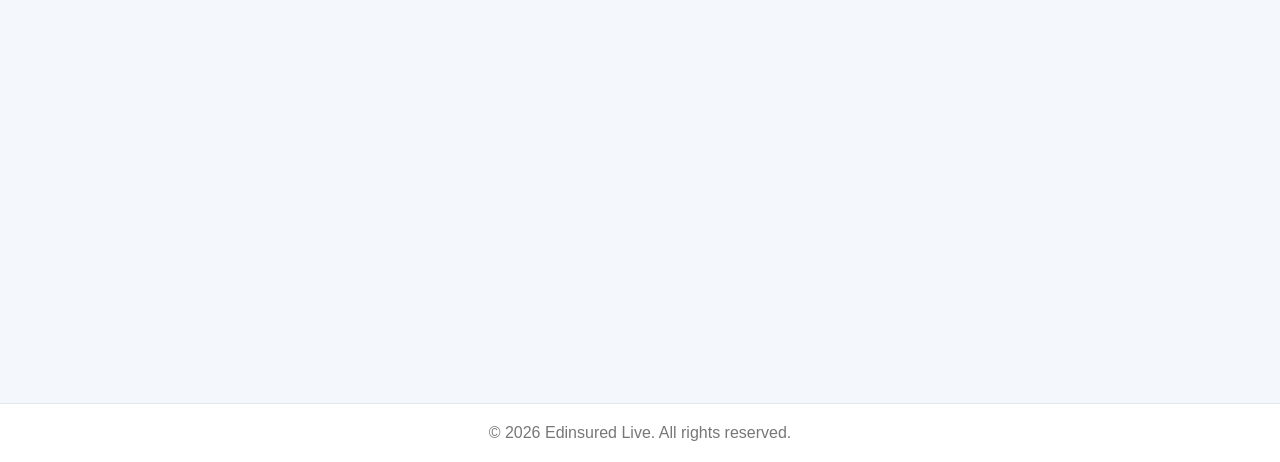
==== commit cb132af1: "Update header navigation: change Why Choose Us to Testimonial" ====
--- a/index.html
+++ b/index.html
@@ -15,7 +15,7 @@
             <a href="#courses">Program</a>
             <a href="#syllabus">Syllabus</a>
             <a href="#syllabus-comparison">Comparison</a>
-            <a href="#why-us">Why Choose Us</a>
+            <a href="#testimonials">Testimonial</a>
             <a href="#about">About</a>
             <a href="#contact">Contact</a>
         </nav>
@@ -597,7 +597,6 @@
             </div>
         </section>
 
-        <section id="why-us" class="container"></section>
         <section id="testimonials" class="container"></section>
         <section id="about" class="container"></section>
         <section id="contact" class="container"></section>
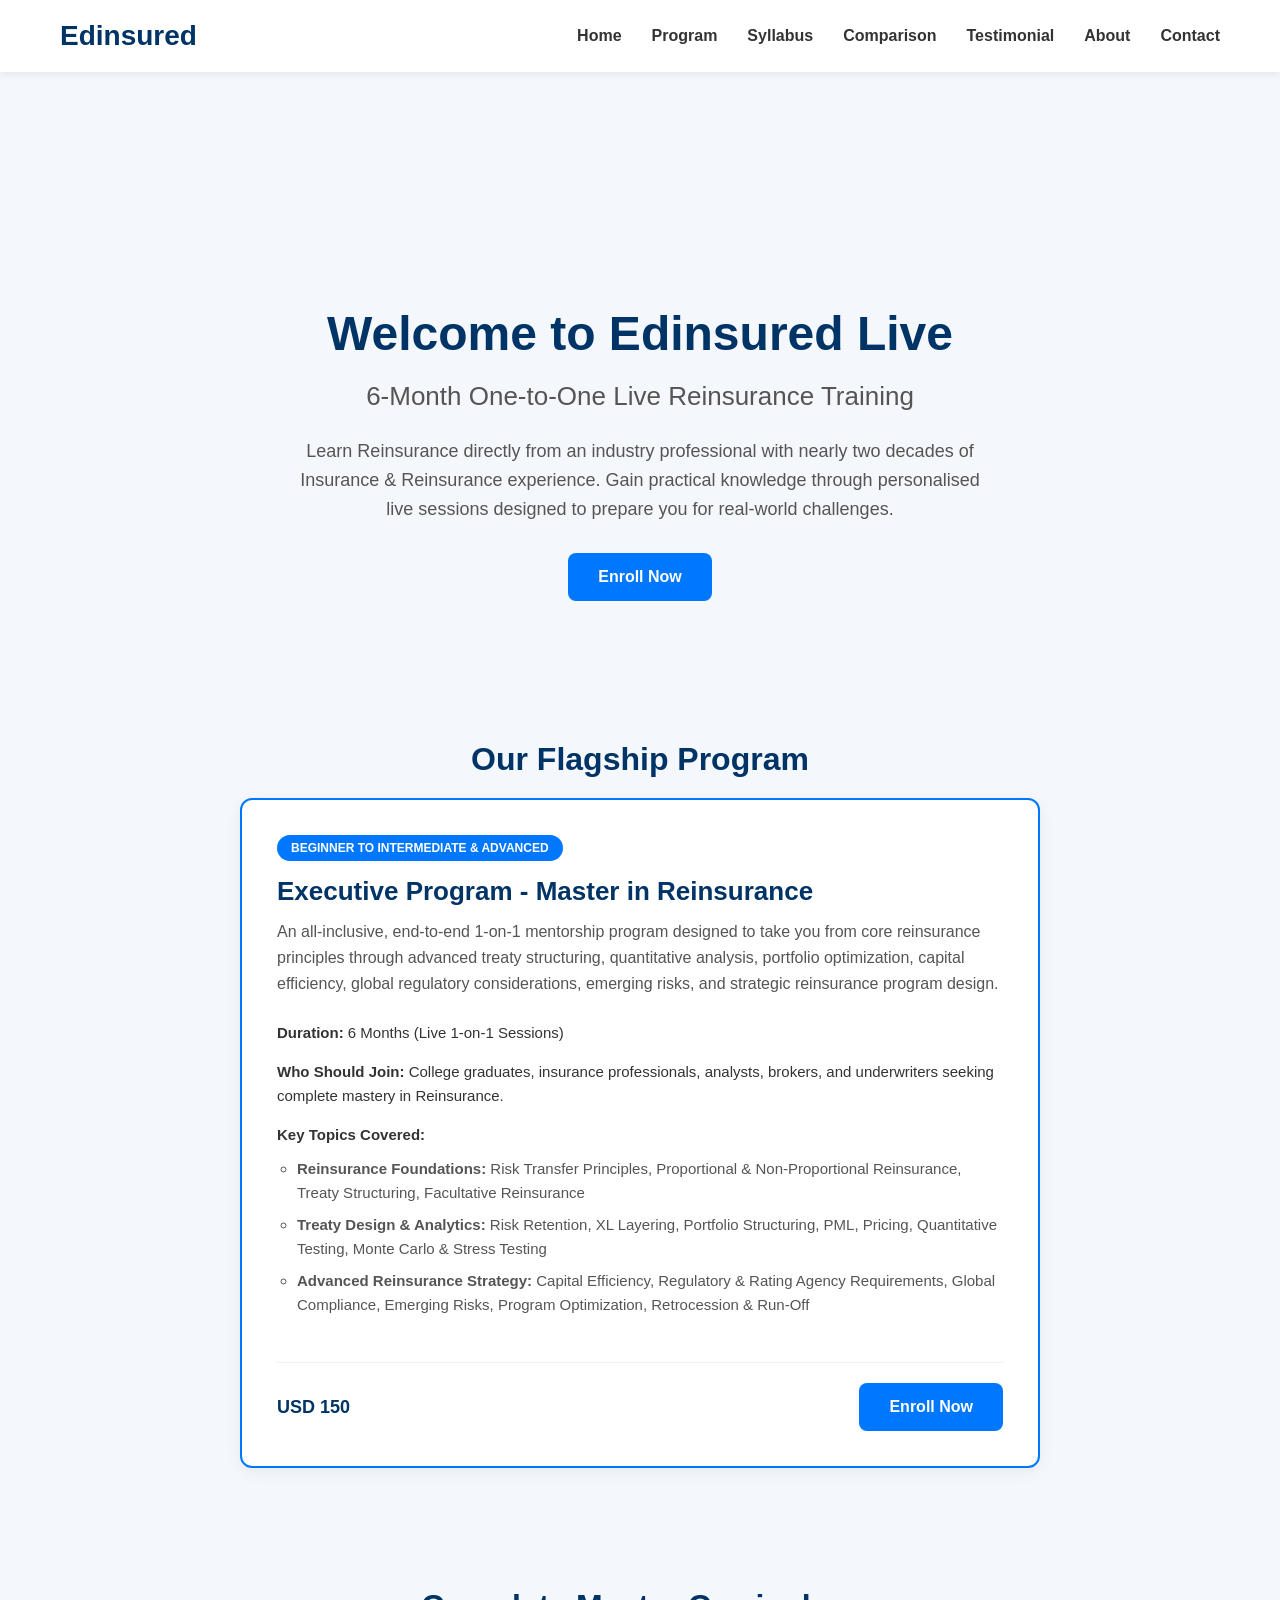
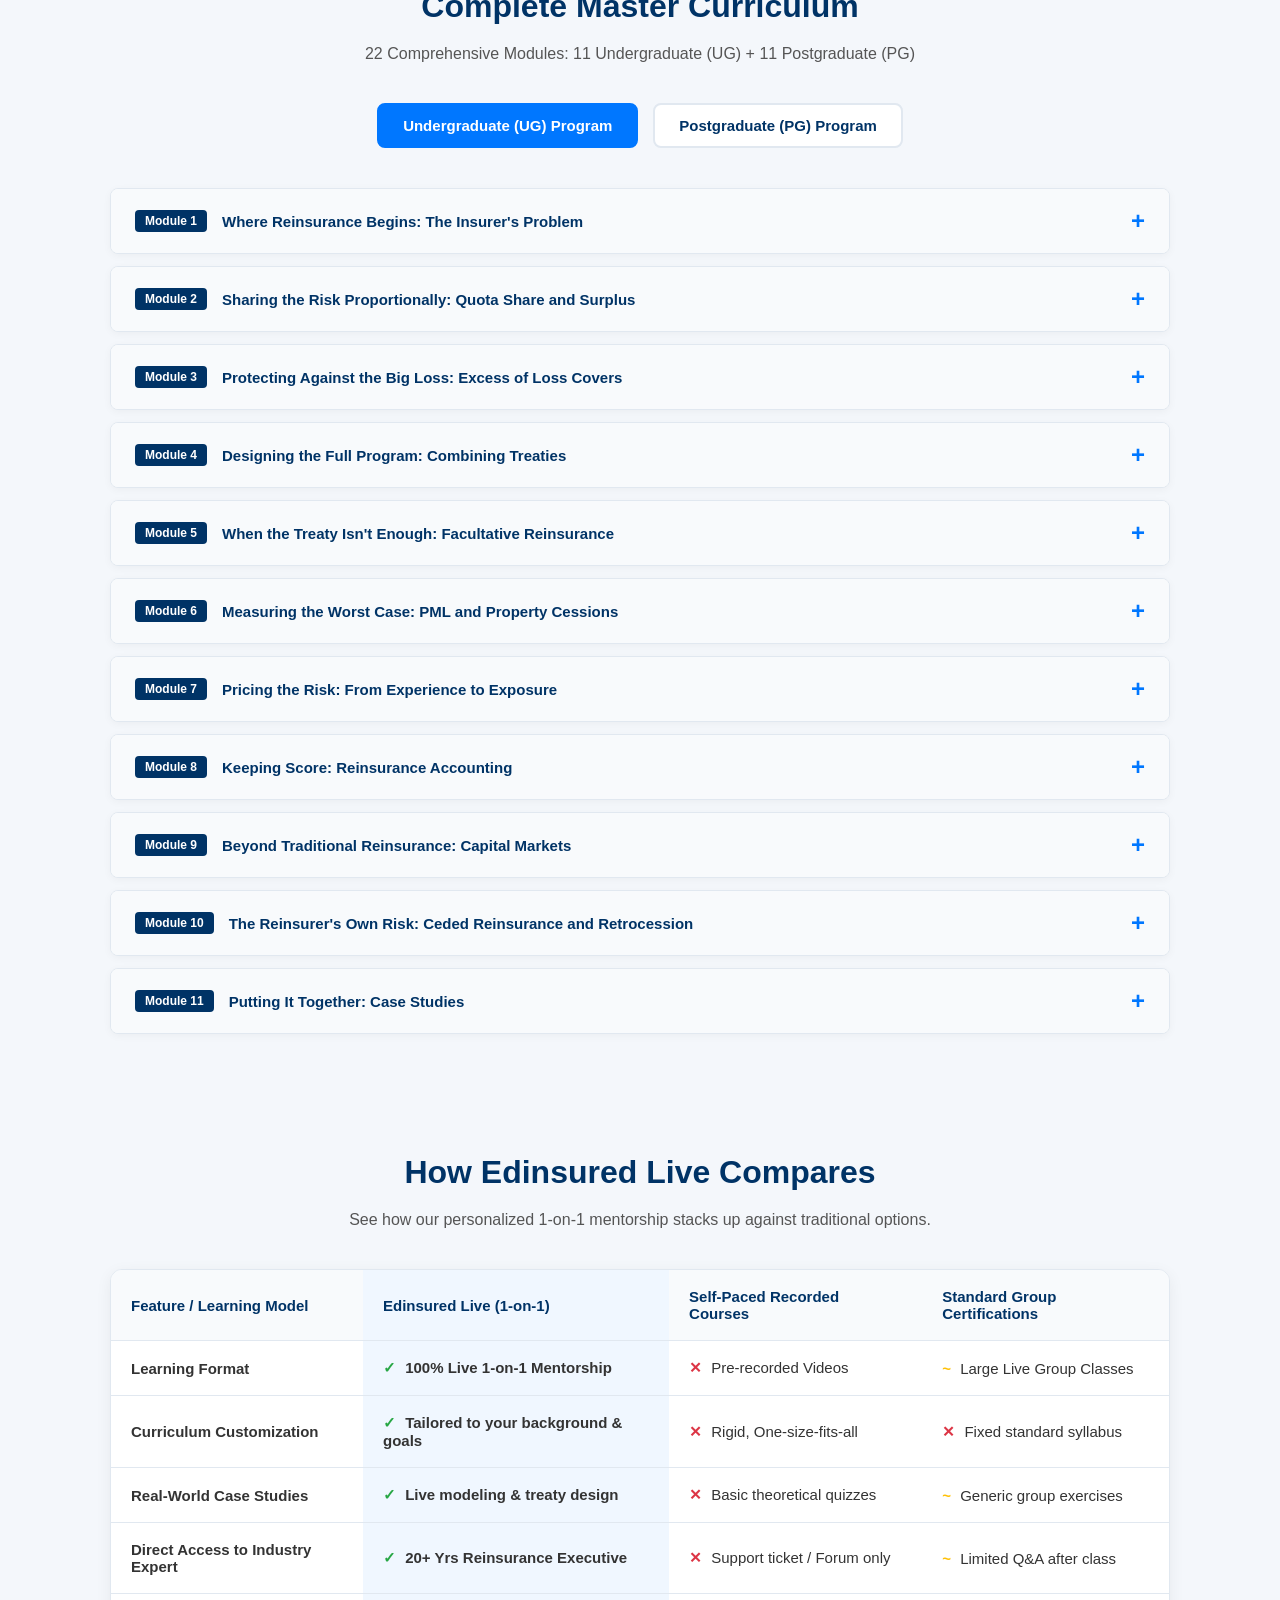
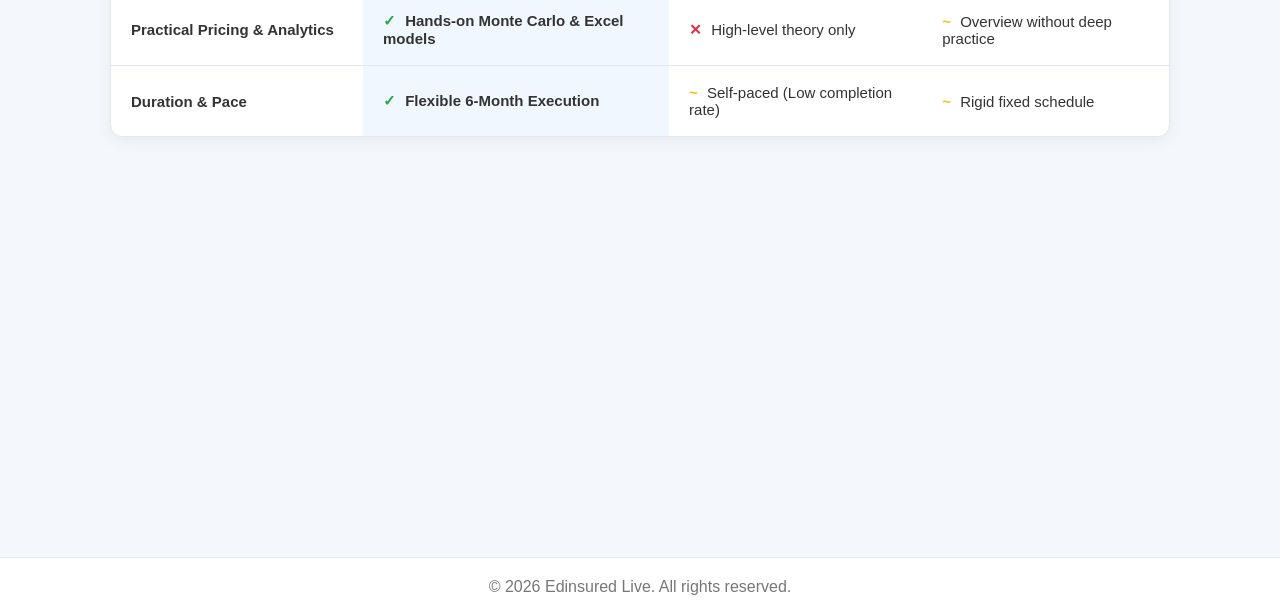
==== commit 1c384745: "Add Edinsured logo video to hero section from Cloudinary" ====
--- a/index.html
+++ b/index.html
@@ -24,6 +24,9 @@
     <main>
         <!-- Hero Section -->
         <section id="hero">
+            <video class="hero-video" autoplay muted playsinline>
+                <source src="https://res.cloudinary.com/nr9kdftt/video/upload/v1786195511/Edinsured_Logo_vqvf2d.mp4" type="video/mp4">
+            </video>
             <h1>Welcome to Edinsured Live</h1>
             <h2>6-Month One-to-One Live Reinsurance Training</h2>
             <p>Learn Reinsurance directly from an industry professional with nearly two decades of Insurance & Reinsurance experience. Gain practical knowledge through personalised live sessions designed to prepare you for real-world challenges.</p>
